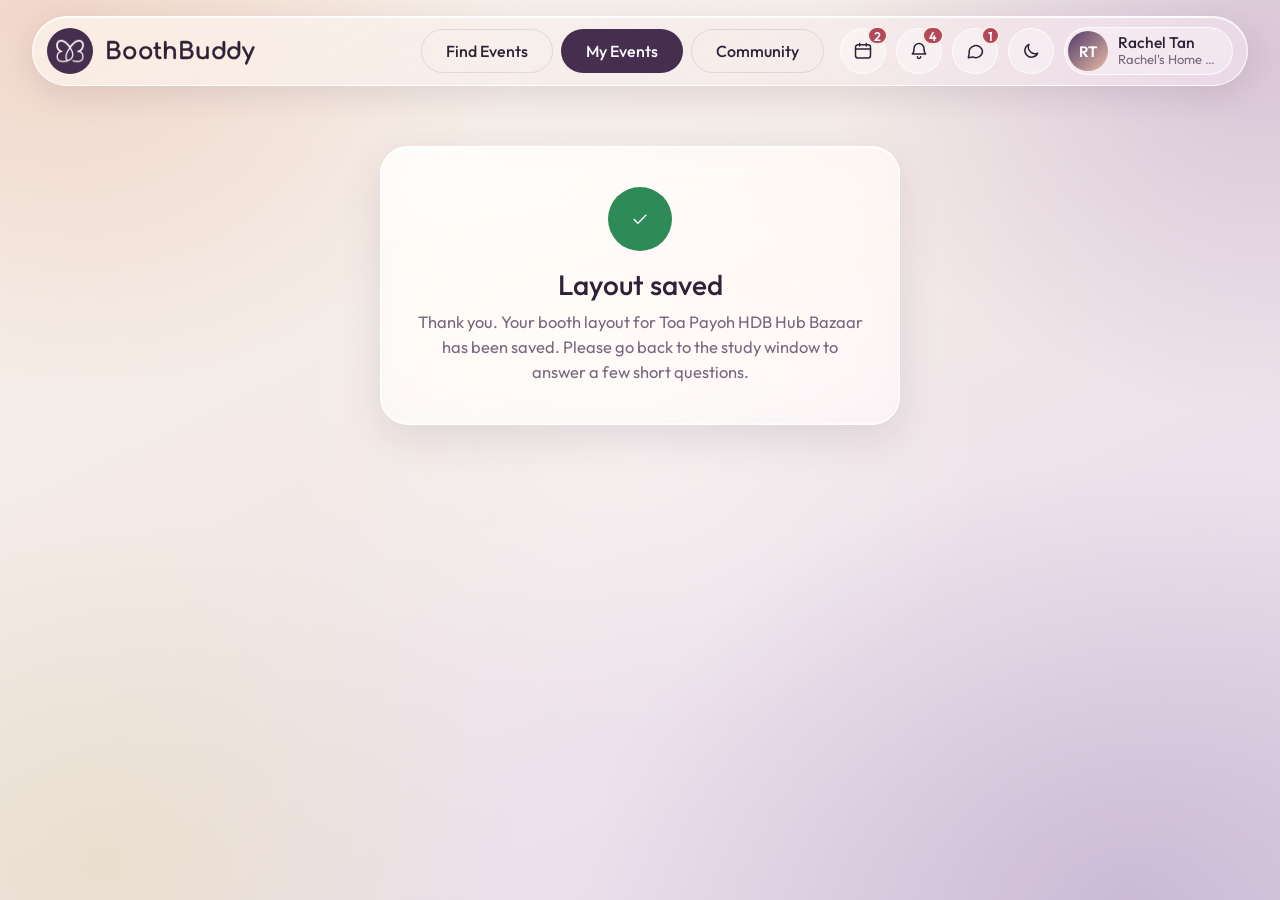
==== layout-saved.html @ 560db0d7 "Added boothbuddy" ====
<!DOCTYPE html>
<html lang="en" data-theme="light">
<head>
  <meta charset="UTF-8">
  <meta name="viewport" content="width=device-width, initial-scale=1">
  <title>Layout saved | BoothBuddy</title>
  <link rel="preconnect" href="https://fonts.googleapis.com">
  <link rel="preconnect" href="https://fonts.gstatic.com" crossorigin>
  <link href="https://fonts.googleapis.com/css2?family=Outfit:wght@300;400;500;600&display=swap" rel="stylesheet">
  <link rel="icon" type="image/png" href="images/favicon.png">
  <link rel="stylesheet" href="css/styles.css">
  <link rel="stylesheet" href="css/common.css">
  <style>
    /* end screen for the A/B test task: the result stays in the address bar for Loop11, not on screen */
    .saved { max-width: 520px; margin: 60px auto; padding: 40px 36px; text-align: center; }
    .saved .tick { width: 64px; height: 64px; margin: 0 auto 16px; border-radius: 50%; display: grid; place-items: center; background: var(--good); color: #fff; }
    .saved h1 { font-size: 28px; font-weight: 500; margin: 0 0 8px; }
    .saved p { color: var(--muted); font-size: 16.5px; line-height: 1.5; margin: 0; }
  </style>
</head>
<body>
  <div id="app-nav" data-active="my-events" data-rail="false"></div>
  <main class="page" id="root">
    <section class="panel glass saved">
      <div class="tick"><svg class="icon" width="30" height="30" viewBox="0 0 24 24" fill="none" stroke="currentColor" stroke-width="2.4" stroke-linecap="round" stroke-linejoin="round"><path d="M5 12.5l4.5 4.5L19 7.5"/></svg></div>
      <h1>Layout saved</h1>
      <p>Thank you. Your booth layout for Toa Payoh HDB Hub Bazaar has been saved. Please go back to the study window to answer a few short questions.</p>
    </section>
  </main>
  <script src="js/data.js"></script>
  <script src="js/data-more.js"></script>
  <script src="js/app.js"></script>
</body>
</html>
---- css/styles.css ----
/* =========================================================
   BoothBuddy shared styles
   Liquid glass design, light and dark mode.
   Change the accent colours in the :root block below.
   ========================================================= */

:root {
  /* Muse palette: cream #E9DDC5, peach #E9BAA5, lavender #C3A7CB, purple #503A6B, plum #462E4E */
  --cream: #E9DDC5;
  --peach: #E9BAA5;
  --lavender: #C3A7CB;
  --purple: #503A6B;
  --plum: #462E4E;

  --accent: #503A6B;
  --accent-2: #E9BAA5;
  --alert: #B4475B;
  --lime: #5BD98A;
  --brown: #462E4E;

  --ev-1: #14A39A;
  --ev-2: #7B61E0;
  --ev-3: #E0568A;
  --ev-4: #4F9BD9;
  --ev-5: #7A9A2E;
  --ev-6: #B07B4F;

  --good: #2E8A57;
  --bad: #C24350;

  --radius-lg: 28px;
  --radius-md: 20px;
  --radius-sm: 14px;
  --font: "Outfit", system-ui, -apple-system, "Segoe UI", sans-serif;
}

/* ---------- Light theme ---------- */
:root,
:root[data-theme="light"] {
  --bg-1: #F4EEE3;
  --bg-2: #E9DDC5;
  --ink: #2F2236;
  --muted: #76687C;
  --glass: rgba(255, 255, 255, 0.16);
  --glass-strong: rgba(255, 255, 255, 0.34);
  --pop-bg: #FBF8F2;
  --glass-border: rgba(255, 255, 255, 0.75);
  --line: rgba(70, 46, 78, 0.12);
  --chip-bg: rgba(70, 46, 78, 0.07);
  --shadow: 0 10px 40px rgba(70, 46, 78, 0.14);
  --pill-active-bg: #462E4E;
  --pill-active-ink: #FFFFFF;
  --blob-1: rgba(233, 186, 165, 0.4);
  --blob-2: rgba(195, 167, 203, 0.4);
  --blob-3: rgba(80, 58, 107, 0.22);
}

/* ---------- Dark theme ---------- */
:root[data-theme="dark"] {
  --accent: #9A7DBA;
  --accent-2: #E9BAA5;
  --bg-1: #1C1520;
  --bg-2: #2A1F30;
  --ink: #F5EEF4;
  --muted: #B4A7B9;
  --glass: rgba(255, 255, 255, 0.07);
  --glass-strong: rgba(255, 255, 255, 0.13);
  --pop-bg: #2A2030;
  --glass-border: rgba(255, 255, 255, 0.14);
  --line: rgba(255, 255, 255, 0.1);
  --chip-bg: rgba(255, 255, 255, 0.09);
  --shadow: 0 14px 44px rgba(0, 0, 0, 0.5);
  --pill-active-bg: #E9DDC5;
  --pill-active-ink: #2F2236;
  --blob-1: rgba(233, 186, 165, 0.14);
  --blob-2: rgba(195, 167, 203, 0.22);
  --blob-3: rgba(80, 58, 107, 0.5);
}

/* ---------- Base ---------- */
* { box-sizing: border-box; }

html { color-scheme: light dark; }

body {
  margin: 0;
  min-height: 100vh;
  font-family: var(--font);
  font-weight: 400;
  color: var(--ink);
  background: var(--bg-2);
  -webkit-font-smoothing: antialiased;
}

/* soft blurred colour blobs behind everything */
body::before {
  content: "";
  position: fixed;
  inset: 0;
  z-index: -1;
  background:
    radial-gradient(520px 420px at 12% 18%, var(--blob-1), transparent 70%),
    radial-gradient(620px 520px at 88% 14%, var(--blob-2), transparent 70%),
    radial-gradient(700px 560px at 70% 92%, var(--blob-3), transparent 70%),
    linear-gradient(160deg, var(--bg-1), var(--bg-2));
  pointer-events: none;
  /* the page background is one fixed layer of its own, so scrolling never has to repaint it */
  transform: translateZ(0);
  will-change: transform;
}

button { font-family: inherit; color: inherit; cursor: pointer; }
a { color: inherit; text-decoration: none; }
h1, h2, h3, p { margin: 0; }

.icon {
  width: 20px;
  height: 20px;
  fill: none;
  stroke: currentColor;
  stroke-width: 1.8;
  stroke-linecap: round;
  stroke-linejoin: round;
  flex-shrink: 0;
}

.page {
  max-width: 1440px;
  margin: 0 auto;
  padding: 0 32px 120px;
}

/* ---------- Glass surface ---------- */
.glass {
  background: var(--glass);
  -webkit-backdrop-filter: blur(26px) saturate(160%);
  backdrop-filter: blur(26px) saturate(160%);
  border: 1px solid var(--glass-border);
  border-radius: var(--radius-lg);
  box-shadow: var(--shadow), inset 0 1px 0 rgba(255, 255, 255, 0.35);
}

/* ---------- Buttons ---------- */
.icon-btn {
  position: relative;
  width: 46px;
  height: 46px;
  display: inline-grid;
  place-items: center;
  border-radius: 50%;
  border: 1px solid var(--glass-border);
  background: var(--glass-strong);
  transition: transform 0.15s ease, background 0.15s ease;
}
.icon-btn:hover { transform: translateY(-1px); }
.icon-btn.is-active { background: var(--pill-active-bg); color: var(--pill-active-ink); }

.badge-dot {
  position: absolute;
  top: 8px;
  right: 9px;
  min-width: 10px;
  height: 10px;
  border-radius: 10px;
  background: var(--alert);
  border: 2px solid var(--bg-1);
}
.badge-count {
  position: absolute;
  top: -3px;
  right: -3px;
  min-width: 19px;
  height: 19px;
  padding: 0 5px;
  border-radius: 10px;
  background: var(--alert);
  color: #fff;
  font-size: 12.5px;
  font-weight: 600;
  display: grid;
  place-items: center;
  border: 2px solid var(--bg-1);
}
.badge-dot.is-grey { background: var(--muted); }
.badge-dot.is-low { top: auto; bottom: 9px; width: 9px; min-width: 9px; height: 9px; }

.btn {
  display: inline-flex;
  align-items: center;
  justify-content: center;
  gap: 8px;
  height: 44px;
  padding: 0 22px;
  border-radius: 999px;
  border: 1px solid var(--glass-border);
  background: var(--glass-strong);
  font-size: 16px;
  font-weight: 500;
  transition: transform 0.15s ease, box-shadow 0.15s ease;
}
.btn:hover { transform: translateY(-1px); }
.btn-primary {
  background: var(--accent);
  border-color: transparent;
  color: #fff;
  box-shadow: 0 8px 22px rgba(80, 58, 107, 0.35);
}
.btn-dark {
  background: var(--pill-active-bg);
  color: var(--pill-active-ink);
  border-color: transparent;
}
.btn-small { height: 36px; padding: 0 16px; font-size: 15px; }

/* ---------- Chips ---------- */
.chip {
  display: inline-flex;
  align-items: center;
  gap: 6px;
  height: 26px;
  padding: 0 11px;
  border-radius: 999px;
  background: var(--chip-bg);
  font-size: 13.5px;
  font-weight: 500;
  white-space: nowrap;
}
.chip-warm { background: rgba(80, 58, 107, 0.14); color: var(--accent); }
.chip-gold { background: rgba(233, 186, 165, 0.2); color: #8A4E3C; }
:root[data-theme="dark"] .chip-gold { color: var(--accent-2); }
.chip-good { background: rgba(31, 156, 70, 0.15); color: var(--good); }
.chip-bad { background: rgba(217, 63, 63, 0.14); color: var(--bad); }
:root[data-theme="dark"] .chip-bad { color: #FF7B7B; }
:root[data-theme="dark"] .chip-good { color: #5BD98A; }

.event-dot {
  width: 9px;
  height: 9px;
  border-radius: 50%;
  display: inline-block;
  background: var(--muted);
}

/* ---------- Navbar ---------- */
.navbar {
  position: sticky;
  top: 16px;
  z-index: 50;
  margin: 16px 32px 28px;
  max-width: 1376px;
  margin-left: auto;
  margin-right: auto;
  display: grid;
  grid-template-columns: 1fr auto 1fr;
  align-items: center;
  gap: 16px;
  padding: 10px 14px;
  border-radius: 999px;
  width: calc(100% - 64px);
}

.nav-left { display: flex; align-items: center; gap: 12px; }
.nav-logo {
  width: 46px;
  height: 46px;
  border-radius: 50%;
  background: var(--pill-active-bg);
  color: var(--pill-active-ink);
  display: grid;
  place-items: center;
  font-weight: 600;
  font-size: 19px;
}
.nav-brand { font-size: 22px; font-weight: 500; letter-spacing: -0.3px; }

.nav-tabs { display: flex; gap: 8px; }
.nav-tab {
  height: 44px;
  padding: 0 24px;
  border-radius: 999px;
  display: inline-flex;
  align-items: center;
  font-size: 16px;
  font-weight: 500;
  border: 1px solid var(--line);
  background: transparent;
  transition: background 0.15s ease;
}
.nav-tab:hover { background: var(--chip-bg); }
.nav-tab.is-active {
  background: var(--pill-active-bg);
  color: var(--pill-active-ink);
  border-color: transparent;
}

.nav-right { display: flex; align-items: center; justify-content: flex-end; gap: 10px; }

.profile-btn {
  display: flex;
  align-items: center;
  gap: 10px;
  padding: 3px 14px 3px 3px;
  border-radius: 999px;
  border: 1px solid var(--glass-border);
  background: var(--glass-strong);
}
.avatar {
  width: 40px;
  height: 40px;
  border-radius: 50%;
  display: grid;
  place-items: center;
  font-weight: 600;
  font-size: 15px;
  color: #fff;
  background: linear-gradient(135deg, var(--accent), var(--accent-2));
  flex-shrink: 0;
}
.profile-text { text-align: left; line-height: 1.15; }
.profile-name { font-size: 15.5px; font-weight: 500; }
.profile-role { font-size: 13px; color: var(--muted); }

/* ---------- Popovers (shared) ---------- */
.nav-item { position: relative; }

.popover {
  position: absolute;
  top: calc(100% + 14px);
  right: 0;
  z-index: 60;
  width: 380px;
  max-height: calc(100vh - 120px);
  overflow-y: auto;
  padding: 20px;
  border-radius: 26px;
  background: var(--pop-bg);
  -webkit-backdrop-filter: blur(34px) saturate(170%);
  backdrop-filter: blur(34px) saturate(170%);
  border: 1px solid var(--glass-border);
  box-shadow: var(--shadow);
  opacity: 0;
  visibility: hidden;
  transform: translateY(-8px) scale(0.98);
  transform-origin: top right;
  transition: opacity 0.16s ease, transform 0.16s ease, visibility 0.16s;
}
.popover.is-open { opacity: 1; visibility: visible; transform: none; }

.pop-head {
  display: flex;
  align-items: center;
  justify-content: space-between;
  margin-bottom: 14px;
}
.pop-title { font-size: 22px; font-weight: 500; letter-spacing: -0.3px; }
.pop-link {
  background: none;
  border: none;
  padding: 0;
  font-size: 14px;
  text-decoration: underline;
  color: var(--muted);
}

.tabs { display: flex; gap: 20px; border-bottom: 1px solid var(--line); margin-bottom: 8px; }
.tab-btn {
  background: none;
  border: none;
  padding: 0 0 10px;
  font-size: 16px;
  color: var(--muted);
  border-bottom: 2px solid transparent;
  margin-bottom: -1px;
  display: flex;
  align-items: center;
  gap: 7px;
}
.tab-btn.is-active { color: var(--ink); border-bottom-color: var(--ink); font-weight: 500; }
.tab-count {
  font-size: 13px;
  padding: 1px 7px;
  border-radius: 10px;
  background: var(--chip-bg);
}
.tab-btn.is-active .tab-count { background: var(--pill-active-bg); color: var(--pill-active-ink); }

.notice-list { max-height: 360px; overflow: auto; }
.notice {
  display: flex;
  gap: 12px;
  padding: 13px 4px;
  border-bottom: 1px solid var(--line);
}
.notice:last-child { border-bottom: none; }
.notice.is-unread { background: rgba(233, 186, 165, 0.1); margin: 0 -8px; padding: 13px 12px; border-radius: 14px; border-bottom-color: transparent; }
.notice-icon {
  width: 38px;
  height: 38px;
  border-radius: 50%;
  display: grid;
  place-items: center;
  background: var(--chip-bg);
  flex-shrink: 0;
  font-size: 14px;
  font-weight: 600;
}
.notice-body { flex: 1; min-width: 0; }
.notice-text { font-size: 15.5px; line-height: 1.35; }
.notice-meta { margin-top: 5px; display: flex; align-items: center; gap: 8px; font-size: 13.5px; color: var(--muted); flex-wrap: wrap; }
.notice-actions { margin-top: 9px; display: flex; gap: 8px; }

/* Calendar popover */
.popover-cal { width: 400px; }
.cal-nav { display: flex; align-items: center; gap: 6px; }
.cal-nav .icon-btn { width: 34px; height: 34px; }
.cal-grid { display: grid; grid-template-columns: repeat(7, 1fr); gap: 4px; margin-top: 6px; }
.cal-dow { font-size: 13px; color: var(--muted); text-align: center; padding: 6px 0; }
.cal-day {
  position: relative;
  aspect-ratio: 1;
  border-radius: 14px;
  border: none;
  background: transparent;
  font-size: 15px;
  display: flex;
  flex-direction: column;
  align-items: center;
  justify-content: center;
  gap: 3px;
}
.cal-day:hover { background: var(--chip-bg); }
.cal-day.is-muted { color: var(--muted); opacity: 0.45; }
.cal-day.is-today { outline: 1.5px solid var(--accent); }
.cal-day.is-selected { background: var(--pill-active-bg); color: var(--pill-active-ink); }
.cal-dots { display: flex; gap: 3px; height: 6px; }
.cal-dots span { width: 5px; height: 5px; border-radius: 50%; }

.cal-tip {
  position: absolute;
  bottom: calc(100% + 8px);
  left: 50%;
  transform: translateX(-50%);
  width: 210px;
  padding: 10px 12px;
  border-radius: 14px;
  background: var(--pill-active-bg);
  color: var(--pill-active-ink);
  font-size: 13.5px;
  text-align: left;
  line-height: 1.35;
  z-index: 5;
  pointer-events: none;
  display: none;
}
.cal-day:hover .cal-tip { display: block; }
.cal-tip b { font-weight: 500; display: block; }
.cal-tip small { opacity: 0.7; }
.cal-col-first .cal-tip { left: 0; transform: none; }
.cal-col-last .cal-tip { left: auto; right: 0; transform: none; }

.cal-list { margin-top: 12px; border-top: 1px solid var(--line); padding-top: 10px; max-height: 190px; overflow: auto; }
.cal-item {
  display: flex;
  align-items: center;
  gap: 10px;
  padding: 8px 0;
  font-size: 15px;
}
.cal-item a { text-decoration: underline; text-underline-offset: 3px; }
.cal-item small { display: block; color: var(--muted); font-size: 13px; }
.cal-empty { color: var(--muted); font-size: 15px; padding: 8px 0; }

.cal-foot { display: flex; align-items: center; justify-content: space-between; gap: 10px; margin-top: 12px; padding-top: 12px; border-top: 1px solid var(--line); flex-wrap: wrap; }
.switch { display: flex; align-items: center; gap: 8px; font-size: 14px; color: var(--muted); }
.switch input { display: none; }
.switch-track {
  width: 36px;
  height: 21px;
  border-radius: 999px;
  background: var(--chip-bg);
  position: relative;
  border: 1px solid var(--line);
  transition: background 0.15s;
}
.switch-track::after {
  content: "";
  position: absolute;
  top: 2px;
  left: 2px;
  width: 15px;
  height: 15px;
  border-radius: 50%;
  background: var(--ink);
  transition: transform 0.15s;
}
.switch input:checked + .switch-track { background: var(--accent); border-color: transparent; }
.switch input:checked + .switch-track::after { transform: translateX(15px); background: #fff; }

.mini-form { display: none; margin-top: 12px; border-top: 1px solid var(--line); padding-top: 12px; }
.mini-form.is-open { display: block; }
.field { display: block; margin-bottom: 10px; }
.field span { display: block; font-size: 13px; color: var(--muted); margin-bottom: 4px; }
.input,
.select {
  width: 100%;
  height: 40px;
  padding: 0 14px;
  border-radius: 999px;
  border: 1px solid var(--line);
  background: var(--glass-strong);
  color: var(--ink);
  font-family: inherit;
  font-size: 15px;
}
.input:focus, .select:focus { outline: 2px solid var(--accent); outline-offset: 1px; }
.row-2 { display: grid; grid-template-columns: 1fr 1fr; gap: 10px; }

/* Messages + profile */
.popover-msg { width: 360px; }
.convo { display: flex; gap: 12px; padding: 12px 8px; border: none; border-bottom: 1px solid var(--line); align-items: center; width: 100%; background: transparent; border-radius: 0; color: inherit; font: inherit; cursor: pointer; }
.popover .convo:hover { background-color: var(--chip-bg); border-radius: 14px; }
.convo:last-of-type { border-bottom: none; }
.convo-name { display: flex; font-size: 16px; font-weight: 500; display: flex; justify-content: space-between; gap: 8px; }
.convo-name small { color: var(--muted); font-weight: 400; font-size: 13px; }
.convo-last { display: block; font-size: 14.5px; color: var(--muted); white-space: nowrap; overflow: hidden; text-overflow: ellipsis; max-width: 240px; }
.convo-unread { width: 9px; height: 9px; border-radius: 50%; background: var(--accent); flex-shrink: 0; }
.note { font-size: 13px; color: var(--muted); text-align: center; margin-top: 10px; }

.popover-profile { width: 320px; }
.profile-top { display: flex; align-items: center; gap: 14px; margin-bottom: 14px; }
.profile-top .avatar { width: 54px; height: 54px; font-size: 18px; }
.badge-line { display: flex; align-items: center; gap: 8px; margin-top: 4px; }
.follow-stats { display: flex; gap: 8px; margin-bottom: 14px; }
.follow-stats div { flex: 1; text-align: center; padding: 10px 6px; border-radius: 16px; background: var(--chip-bg); }
.follow-stats b { display: block; font-size: 19px; font-weight: 500; }
.follow-stats small { color: var(--muted); font-size: 13px; }
.badge-row { display: flex; gap: 10px; margin-bottom: 14px; }
.badge-medal {
  width: 46px;
  height: 46px;
  border-radius: 50%;
  display: grid;
  place-items: center;
  color: #fff;
  position: relative;
}
.badge-medal.bronze { background: linear-gradient(135deg, #E9BAA5, #8F5A2B); }
.badge-medal.silver { background: linear-gradient(135deg, #CBD2D9, #8C96A0); }
.badge-medal.gold { background: linear-gradient(135deg, #FFD34D, #D49A00); }
.badge-medal.locked { background: var(--chip-bg); color: var(--muted); }
.menu-link {
  width: 100%;
  display: flex;
  align-items: center;
  gap: 10px;
  padding: 11px 12px;
  border-radius: 14px;
  background: none;
  border: none;
  font-size: 16px;
  text-align: left;
}
.menu-link:hover { background: var(--chip-bg); }

/* ---------- Toast ---------- */
.toast {
  position: fixed;
  left: 50%;
  bottom: 110px;
  transform: translate(-50%, 20px);
  z-index: 100;
  padding: 12px 20px;
  border-radius: 999px;
  background: var(--pill-active-bg);
  color: var(--pill-active-ink);
  font-size: 15px;
  opacity: 0;
  transition: opacity 0.2s, transform 0.2s;
  pointer-events: none;
}
.toast.is-show { opacity: 1; transform: translate(-50%, 0); }

/* ---------- Stub pages ---------- */
.stub { max-width: 640px; margin: 80px auto; padding: 48px; text-align: center; }
.stub h1 { font-size: 40px; font-weight: 400; margin-bottom: 12px; }
.stub p { color: var(--muted); font-size: 17px; }

@media (max-width: 1100px) {
  .navbar { grid-template-columns: 1fr auto; border-radius: 32px; }
  .nav-tabs { grid-column: 1 / -1; grid-row: 2; justify-content: center; flex-wrap: wrap; }
  .profile-text { display: none; }
}

/* ---------- Deadline form header ---------- */
.form-head { display: flex; align-items: center; justify-content: space-between; margin-bottom: 8px; font-size: 16px; }
.form-head .icon-btn { width: 32px; height: 32px; }

/* ---------- Tier progress (profile) ---------- */
.tier-card { display: flex; align-items: center; gap: 16px; padding: 14px; margin-bottom: 14px; border-radius: 22px; background: var(--chip-bg); }
.tier-ring { position: relative; width: 96px; height: 96px; flex-shrink: 0; }
.tier-ring svg { width: 100%; height: 100%; }
.tier-ring circle { fill: none; stroke-width: 9; stroke-linecap: round; }
.ring-bg { stroke: var(--line); }
.ring-fg { stroke: var(--accent); }
.tier-center { position: absolute; inset: 0; display: flex; flex-direction: column; align-items: center; justify-content: center; line-height: 1.1; }
.tier-center small { font-size: 12.5px; color: var(--muted); }
.tier-center b { font-size: 18px; font-weight: 500; }
.tier-info { flex: 1; min-width: 0; }
.tier-pct { font-size: 34px; font-weight: 300; letter-spacing: -1px; line-height: 1; }
.tier-text { font-size: 14px; color: var(--muted); margin: 4px 0 8px; }
.tier-text b { color: var(--ink); font-weight: 500; }
.tier-bar { height: 7px; border-radius: 7px; background: var(--line); overflow: hidden; }
.tier-bar i { display: block; height: 100%; border-radius: 7px; background: linear-gradient(90deg, var(--accent-2), var(--accent)); }
.tier-pts { font-size: 13px; color: var(--muted); margin-top: 6px; }

/* ---------- Light mode background ---------- */
/* smooth like dark mode: a soft cream to lilac wash with blurred glows in the Muse colours,
   so the purple buttons and the white glass cards sit on matching tones */
:root:not([data-theme="dark"]) body { background: #ECE1EC; }
:root:not([data-theme="dark"]) body::before {
  background:
    radial-gradient(58vw 48vw at 4% 2%, rgba(233, 186, 165, 0.5), transparent 62%),
    radial-gradient(52vw 44vw at 98% 6%, rgba(195, 167, 203, 0.55), transparent 64%),
    radial-gradient(64vw 52vw at 88% 100%, rgba(142, 115, 166, 0.3), transparent 66%),
    radial-gradient(48vw 40vw at 8% 96%, rgba(233, 221, 197, 0.75), transparent 68%),
    radial-gradient(40vw 32vw at 50% 50%, rgba(255, 255, 255, 0.35), transparent 70%),
    linear-gradient(155deg, #F8F3EC 0%, #F3EAE6 42%, #ECE1EC 72%, #E4D7E8 100%);
}

/* light mode: clearer liquid glass, a bright sheen on the top edge and the artwork showing through */
:root:not([data-theme="dark"]) .glass {
  background: linear-gradient(135deg, rgba(255, 255, 255, 0.3), rgba(255, 255, 255, 0.06) 60%, rgba(255, 255, 255, 0.16));
  -webkit-backdrop-filter: blur(22px) saturate(190%);
  backdrop-filter: blur(22px) saturate(190%);
  box-shadow: 0 12px 40px rgba(70, 46, 78, 0.14), inset 0 1.5px 0 rgba(255, 255, 255, 0.85), inset 0 -1px 0 rgba(255, 255, 255, 0.25);
}
:root:not([data-theme="dark"]) .navbar {
  background: linear-gradient(135deg, rgba(255, 255, 255, 0.32), rgba(255, 255, 255, 0.08));
}

/* popovers: solid enough to read, slim scrollbar */
.popover { scrollbar-width: thin; scrollbar-color: var(--line) transparent; }
.popover::-webkit-scrollbar { width: 6px; }
.popover::-webkit-scrollbar-thumb { background: var(--line); border-radius: 6px; }
.popover { -webkit-backdrop-filter: none; backdrop-filter: none; }

/* phones */
@media (max-width: 700px) {
  .navbar { width: calc(100% - 24px); margin: 12px auto 18px; padding: 8px 10px; gap: 8px; grid-template-columns: auto 1fr; }
  .nav-brand { display: none; }
  .nav-right { gap: 6px; justify-content: flex-end; min-width: 0; }
  .icon-btn { width: 38px; height: 38px; }
  .profile-btn { padding: 3px; }
  .page { padding: 0 14px 120px; }
  .page-title { font-size: 34px; }
  .popover, .popover-cal, .popover-msg, .popover-profile { position: fixed; left: 12px; right: 12px; top: 76px; width: auto; }
}
@media (max-width: 700px) { .nav-tabs { gap: 4px; } .nav-tab { padding: 0 12px; height: 38px; font-size: 15px; } }


/* =========================================================
   Light mode card system
   Transparent glass: navbar, search, toolbar, hero, rail, floating chrome.
   Frosted white: every card that holds content you read or act on.
   ========================================================= */
:root:not([data-theme="dark"]) .event-card,
:root:not([data-theme="dark"]) .panel,
:root:not([data-theme="dark"]) .hero,
:root:not([data-theme="dark"]) .cmp-col,
:root:not([data-theme="dark"]) .sum-card,
:root:not([data-theme="dark"]) .next-card,
:root:not([data-theme="dark"]) .post,
:root:not([data-theme="dark"]) .compose,
:root:not([data-theme="dark"]) .stage-card,
:root:not([data-theme="dark"]) .map-card,
:root:not([data-theme="dark"]) .compare-tray,
:root:not([data-theme="dark"]) .cmp-empty,
:root:not([data-theme="dark"]) .stub {
  /* liquid glass: see-through frost, a bright sheen in the top corner and a lit top edge */
  background:
    radial-gradient(120% 70% at 0% 0%, rgba(255, 255, 255, 0.55), rgba(255, 255, 255, 0) 55%),
    linear-gradient(150deg, rgba(255, 255, 255, 0.66), rgba(255, 255, 255, 0.38));
  border-color: rgba(255, 255, 255, 0.85);
  box-shadow: 0 14px 40px rgba(70, 46, 78, 0.12), inset 0 1.5px 0 rgba(255, 255, 255, 0.95), inset 0 -1px 0 rgba(255, 255, 255, 0.4), inset 0 0 0 1px rgba(255, 255, 255, 0.22);
  -webkit-backdrop-filter: blur(30px) saturate(185%) brightness(1.04);
  backdrop-filter: blur(30px) saturate(185%) brightness(1.04);
}
/* nested blocks inside white cards read as soft warm grey instead of more glass */
:root:not([data-theme="dark"]) .floor,
:root:not([data-theme="dark"]) .tier-card,
:root:not([data-theme="dark"]) .mini-plan,
:root:not([data-theme="dark"]) .bulk,
:root:not([data-theme="dark"]) .rv { background: rgba(70, 46, 78, 0.06); }
/* the best-value column keeps its warm tint */
:root:not([data-theme="dark"]) .cmp-col.glass.is-best { background: linear-gradient(180deg, rgba(233, 186, 165, 0.85), rgba(255, 255, 255, 0.75) 60%); }

/* ---------- Sticky navbar: the wrapper sticks, not the bar ---------- */
#app-nav { position: sticky; top: 0; z-index: 60; pointer-events: none; }
#app-nav .navbar { position: relative; top: 0; pointer-events: auto; }

/* ---------- Liquid hover on every control ---------- */
button, .btn, .nav-tab, .rail-link, .link-btn, .menu-link {
  --mx: 50%; --my: 50%;
  transition: transform 0.35s cubic-bezier(.34,1.56,.64,1), background-color 0.2s ease, box-shadow 0.25s ease, border-radius 0.35s ease;
}
button:hover:not(:disabled):not(.round-check):not(.cal-day),
.btn:hover, .nav-tab:hover:not(.is-active), .rail-link:hover, .menu-link:hover {
  background-image: radial-gradient(circle 70px at var(--mx) var(--my), rgba(255,255,255,0.75), rgba(255,255,255,0) 70%);
  box-shadow: inset 0 1px 1px rgba(255,255,255,0.9);
}
.nav-tab:hover, .icon-btn:hover, .btn:hover, .abtn:hover, .glass-btn:hover {
  transform: translateY(-2px);
}
.nav-tab.is-active:hover, .btn-primary:hover, .btn-dark:hover { background-image: radial-gradient(circle 70px at var(--mx) var(--my), rgba(255,255,255,0.35), rgba(255,255,255,0) 70%); }
button:active:not(:disabled), .btn:active, .nav-tab:active { transform: scale(0.96); }
@keyframes liquid {
  0%   { border-radius: 999px; }
  30%  { border-radius: 46% 54% 52% 48% / 58% 44% 56% 42%; }
  60%  { border-radius: 54% 46% 48% 52% / 44% 58% 42% 56%; }
  100% { border-radius: 999px; }
}
.rail-item { transition: transform 0.35s cubic-bezier(.34,1.56,.64,1), background 0.2s ease; }
:root[data-theme="dark"] button:hover:not(:disabled):not(.round-check):not(.cal-day),
:root[data-theme="dark"] .btn:hover, :root[data-theme="dark"] .nav-tab:hover:not(.is-active) {
  background-image: radial-gradient(circle 70px at var(--mx) var(--my), rgba(255,255,255,0.22), rgba(255,255,255,0) 70%);
  box-shadow: inset 0 1px 1px rgba(255,255,255,0.25);
}
@media (prefers-reduced-motion: reduce) { * { animation: none !important; } }

/* ---------- Light mode: fade cards toward clear on the right ---------- */
:root:not([data-theme="dark"]) .next-card {
  background: linear-gradient(90deg, rgba(255,255,255,0.92) 0%, rgba(255,255,255,0.7) 55%, rgba(255,255,255,0.28) 100%);
}
:root:not([data-theme="dark"]) .side .panel {
  background: linear-gradient(135deg, rgba(255,255,255,0.7), rgba(255,255,255,0.3));
}
/* Upcoming deadlines: whiter and calmer than the hero, so the two cards read differently */
:root:not([data-theme="dark"]) .me-cols .panel:last-child {
  background: linear-gradient(180deg, rgba(255,255,255,0.95), rgba(255,255,255,0.82));
}

/* Navbar stays readable over content while sticky */
:root:not([data-theme="dark"]) #app-nav .navbar {
  background: linear-gradient(150deg, rgba(250, 246, 240, 0.97), rgba(247, 240, 232, 0.95));
  -webkit-backdrop-filter: blur(26px) saturate(170%);
  backdrop-filter: blur(26px) saturate(170%);
}
:root[data-theme="dark"] #app-nav .navbar { background: rgba(34, 26, 40, 0.82); }

/* Navbar hover: keep the lift and cursor glow, drop the oval shadow and shape wobble */
.nav-tab:hover, .navbar .icon-btn:hover { animation: none; box-shadow: none; }
.nav-tab:hover:not(.is-active) { background-color: rgba(255,255,255,0.35); border-color: rgba(255,255,255,0.8); }

/* Popovers: plain hover, no liquid effect */
.popover button:hover, .popover .btn:hover, .popover .menu-link:hover, .popover a:hover {
  background-image: none; box-shadow: none; animation: none; transform: none;
}
.popover button, .popover .btn, .popover .menu-link { transition: background-color 0.15s ease; }

/* Navbar: more transparent, floats with a gap when scrolling */
#app-nav { padding-top: 16px; }
#app-nav .navbar { margin-top: 0; }
:root:not([data-theme="dark"]) #app-nav .navbar {
  background: linear-gradient(150deg, rgba(250, 246, 240, 0.55), rgba(240, 228, 236, 0.4));
  -webkit-backdrop-filter: blur(30px) saturate(180%);
  backdrop-filter: blur(30px) saturate(180%);
  border: 1px solid rgba(255,255,255,0.85);
  box-shadow: 0 10px 30px rgba(70, 46, 78, 0.12), inset 0 1px 1px rgba(255,255,255,0.9);
}
:root[data-theme="dark"] #app-nav .navbar { background: rgba(34, 26, 40, 0.6); -webkit-backdrop-filter: blur(30px); backdrop-filter: blur(30px); }
.popover button:hover:not(:disabled):not(.round-check):not(.cal-day), .popover .btn:hover, .popover a:hover {
  background-image: none; box-shadow: none; animation: none; transform: none;
}
:root:not([data-theme="dark"]) #app-nav .navbar {
  background: linear-gradient(150deg, rgba(250, 246, 240, 0.74), rgba(240, 228, 236, 0.6));
}

/* Chat thread inside the Messages popover */
.chat-head { display: flex; align-items: center; gap: 10px; padding-bottom: 12px; border-bottom: 1px solid var(--line); }
.chat-head .avatar { width: 40px; height: 40px; font-size: 15px; }
.chat-back { width: 36px; height: 36px; }
.chat-who { line-height: 1.25; }
.chat-who b { font-weight: 500; font-size: 16.5px; display: block; }
.chat-who small { color: var(--muted); font-size: 13.5px; }
.chat-about { display: flex; align-items: center; gap: 6px; margin-top: 10px; padding: 8px 12px; border-radius: 12px; background: var(--chip-bg); font-size: 13.5px; color: var(--muted); }
.chat-body { display: flex; flex-direction: column; gap: 8px; padding: 14px 2px; max-height: 280px; min-height: 140px; overflow-y: auto; }
.bubble { max-width: 80%; padding: 9px 13px; border-radius: 18px; font-size: 15px; line-height: 1.4; animation: bubbleIn 0.25s ease; }
.bubble.them { align-self: flex-start; background: var(--chip-bg); border-bottom-left-radius: 6px; }
.bubble.me { align-self: flex-end; background: var(--accent); color: #fff; border-bottom-right-radius: 6px; }
.chat-empty { color: var(--muted); font-size: 14.5px; text-align: center; margin: auto 0; }
.chat-send { display: flex; gap: 8px; padding-top: 10px; border-top: 1px solid var(--line); }
.chat-send .input { flex: 1; height: 42px; }
.send-btn { width: 42px; height: 42px; border-radius: 50%; border: none; background: var(--accent); color: #fff; display: grid; place-items: center; padding: 0; flex-shrink: 0; }
@keyframes bubbleIn { from { opacity: 0; transform: translateY(6px); } to { opacity: 1; transform: none; } }

/* No glow blob on dark or active pills: they only lift */
.is-active:hover, .btn-dark:hover, .is-on:hover, .abtn.on:hover, .add-post.is-open:hover, .st-btn.is-on:hover {
  background-image: none !important;
}

/* ---------- Brand: butterfly logo and Comfortaa wordmark (bundled, works offline) ---------- */
@font-face { font-family: "Comfortaa"; font-weight: 600; font-display: swap; src: url("../fonts/comfortaa-latin-600-normal.woff2") format("woff2"); }
@font-face { font-family: "Comfortaa"; font-weight: 700; font-display: swap; src: url("../fonts/comfortaa-latin-700-normal.woff2") format("woff2"); }
.nav-brand { font-family: "Comfortaa", "Outfit", sans-serif; font-weight: 700; letter-spacing: -0.2px; }
.nav-logo { padding: 0; overflow: hidden; }
.nav-logo img { width: 30px; height: 30px; object-fit: contain; }
.nav-logo .logo-dark { display: none; }
:root[data-theme="dark"] .nav-logo .logo-light { display: none; }
:root[data-theme="dark"] .nav-logo .logo-dark { display: block; }
.nav-brand { font-size: 23px; -webkit-text-stroke: 0.4px currentColor; }

/* Muse palette: readable tinted chips in dark mode */
:root[data-theme="dark"] .chip-warm { background: rgba(195, 167, 203, 0.18); color: #E3D2EA; }
:root[data-theme="dark"] .chip-gold, :root[data-theme="dark"] .status-pill.chip-gold { background: rgba(233, 186, 165, 0.18); color: #F0C9B6; }

/* ---------- Categories: F&B, Workshop, Retail ---------- */
.mix-bar .fnb { background: var(--accent); }
.mix-bar .workshop { background: var(--lavender); }
.mix-bar .retail { background: var(--accent-2); }
.mix-legend .lg-fnb { background: var(--accent); }
.mix-legend .lg-workshop { background: var(--lavender); }
.mix-legend .lg-retail { background: var(--accent-2); }

/* dropdown options are always dark text on a light list, in both themes */
select option, select optgroup { color: #2F2236; background: #FFFFFF; }

/* calendar tooltip: never cut off. Left columns open to the right, right columns to the left, top rows open below */
.cal-tip { width: 230px; white-space: normal; box-shadow: 0 10px 28px rgba(47, 34, 54, 0.3); }
.cal-tip b + small { display: block; margin-bottom: 4px; }
.cal-row-top .cal-tip { bottom: auto; top: calc(100% + 8px); }

/* profile: rank ladder and search */
.rank-ladder { display: flex; justify-content: space-between; gap: 6px; margin: -4px 0 14px; padding: 10px 12px; border-radius: 16px; background: var(--chip-bg); font-size: 13.5px; }
.rank-ladder span { display: flex; align-items: center; gap: 6px; color: var(--muted); }
.rank-ladder i { width: 20px; height: 20px; border-radius: 50%; display: grid; place-items: center; font-style: normal; font-size: 12.5px; background: var(--line); }
.rank-ladder .done i { background: var(--good); color: #fff; }
.rank-ladder .now { color: var(--ink); font-weight: 500; }
.rank-ladder .now i { background: var(--accent); color: #fff; }
.pf-search { display: flex; align-items: center; gap: 8px; height: 42px; padding: 0 14px; border-radius: 999px; background: var(--chip-bg); margin: 12px 0 6px; }
.pf-search input { flex: 1; border: none; background: none; outline: none; font: inherit; font-size: 15px; color: var(--ink); }
.pf-hits { display: grid; gap: 2px; margin-bottom: 8px; }
.pf-hit { display: flex; align-items: center; gap: 10px; padding: 8px 10px; border-radius: 12px; font-size: 14.5px; }
.pf-hit:hover { background: var(--chip-bg); }
.pf-hit small { display: block; color: var(--muted); font-size: 13px; }
.pf-ic { width: 28px; height: 28px; border-radius: 50%; background: var(--chip-bg); display: grid; place-items: center; flex-shrink: 0; }
.btn[disabled] { opacity: 0.45; cursor: not-allowed; transform: none; }

/* confirm box (withdraw application) */
.confirm-back { position: fixed; inset: 0; z-index: 200; background: rgba(30, 20, 36, 0.4); -webkit-backdrop-filter: blur(4px); backdrop-filter: blur(4px); display: grid; place-items: center; padding: 16px; animation: fadeIn 0.2s ease; }
.confirm-box { width: min(420px, 100%); padding: 26px; border-radius: 26px; background: var(--pop-bg); box-shadow: 0 30px 80px rgba(30, 20, 36, 0.35); text-align: center; animation: popUp 0.3s cubic-bezier(.2,.8,.2,1); }
.confirm-ic { width: 52px; height: 52px; border-radius: 50%; display: inline-grid; place-items: center; background: rgba(194, 67, 80, 0.12); color: var(--bad); margin-bottom: 10px; }
.confirm-box h3 { font-size: 21px; font-weight: 500; margin-bottom: 8px; }
.confirm-box p { color: var(--muted); font-size: 15.5px; line-height: 1.5; }
.confirm-actions { display: flex; gap: 10px; justify-content: center; margin-top: 20px; }
.btn.danger-fill { background: var(--bad); color: #fff; border-color: transparent; }
.btn.danger { color: var(--bad); border-color: rgba(194, 67, 80, 0.35); }
@keyframes fadeIn { from { opacity: 0; } to { opacity: 1; } }
@keyframes popUp { from { opacity: 0; transform: translateY(12px) scale(0.97); } to { opacity: 1; transform: none; } }
.profile-btn .profile-text { white-space: nowrap; } .profile-btn .profile-role { display: inline-block; max-width: 150px; overflow: hidden; text-overflow: ellipsis; vertical-align: top; } @media (max-width: 1320px) { .profile-btn .profile-role { max-width: 100px; } }
---- css/common.css ----
/* Shared styles for the inner pages */
.back-link { display: inline-flex; align-items: center; gap: 6px; font-size: 16px; color: var(--muted); margin: 4px 0 16px; }
.back-link:hover { color: var(--ink); }
.page-title { font-size: 44px; font-weight: 400; letter-spacing: -1px; line-height: 1.05; }
.page-sub { color: var(--muted); font-size: 17px; margin-top: 6px; }
.section-title { font-size: 20px; font-weight: 500; margin-bottom: 14px; display: flex; align-items: center; justify-content: space-between; gap: 12px; }
.panel { padding: 24px; }
.muted { color: var(--muted); }
.row { display: flex; align-items: center; gap: 10px; }
.spacer { flex: 1; }
.stars .star { color: var(--line); font-size: 16px; }
.stars .star.on { color: var(--accent-2); }
.mix-bar { display: flex; height: 9px; border-radius: 9px; overflow: hidden; background: var(--chip-bg); }
.mix-bar .food { background: var(--accent); }
.mix-bar .craft { background: var(--accent-2); }
.mix-bar.is-missing { background: none; border: 1.5px dashed var(--muted); }
.mix-legend { display: flex; gap: 14px; font-size: 13.5px; margin-top: 6px; }
.mix-legend i { display: inline-block; width: 8px; height: 8px; border-radius: 50%; margin-right: 5px; }
.hide { display: none !important; }
.verified { display: inline-flex; width: 16px; height: 16px; border-radius: 50%; background: var(--accent); color: #fff; align-items: center; justify-content: center; vertical-align: middle; margin-left: 4px; }
.verified .icon { width: 10px; height: 10px; stroke-width: 3; }
textarea.input { height: auto; padding: 12px 16px; border-radius: 20px; resize: vertical; font-family: inherit; font-size: 16px; }
.modal-back { position: fixed; inset: 0; z-index: 90; background: rgba(20, 14, 24, 0.35); display: grid; place-items: center; padding: 20px; }
.modal-back[hidden] { display: none; }
.modal { width: 100%; max-width: 480px; padding: 24px; background: var(--pop-bg); border: 1px solid var(--glass-border); border-radius: 28px; box-shadow: var(--shadow); max-height: 86vh; overflow: auto; }
.pick-row { display: flex; align-items: center; gap: 12px; padding: 12px; border-radius: 16px; width: 100%; background: transparent; border: none; text-align: left; font-size: 16px; }
.pick-row:hover { background: var(--chip-bg); }
.pick-row img { width: 54px; height: 40px; border-radius: 10px; object-fit: cover; }
.status-pill { height: 44px; padding: 0 20px; display: inline-flex; align-items: center; gap: 7px; border-radius: 999px; font-size: 16px; font-weight: 500; }
.status-pill.chip-gold { background: rgba(255, 255, 255, 0.75); color: #8A4E3C; }
:root[data-theme="dark"] .status-pill.chip-gold { background: rgba(233, 186, 165, 0.2); color: var(--accent-2); }
.link-btn { background: none; border: none; font-size: 16px; font-weight: 500; padding: 0 10px; text-decoration: underline; text-underline-offset: 4px; text-decoration-color: var(--line); }
@media (max-width: 700px) { body { overflow-x: hidden; } .post-head { flex-wrap: wrap; } .compose .grid2 { grid-template-columns: 1fr; } }
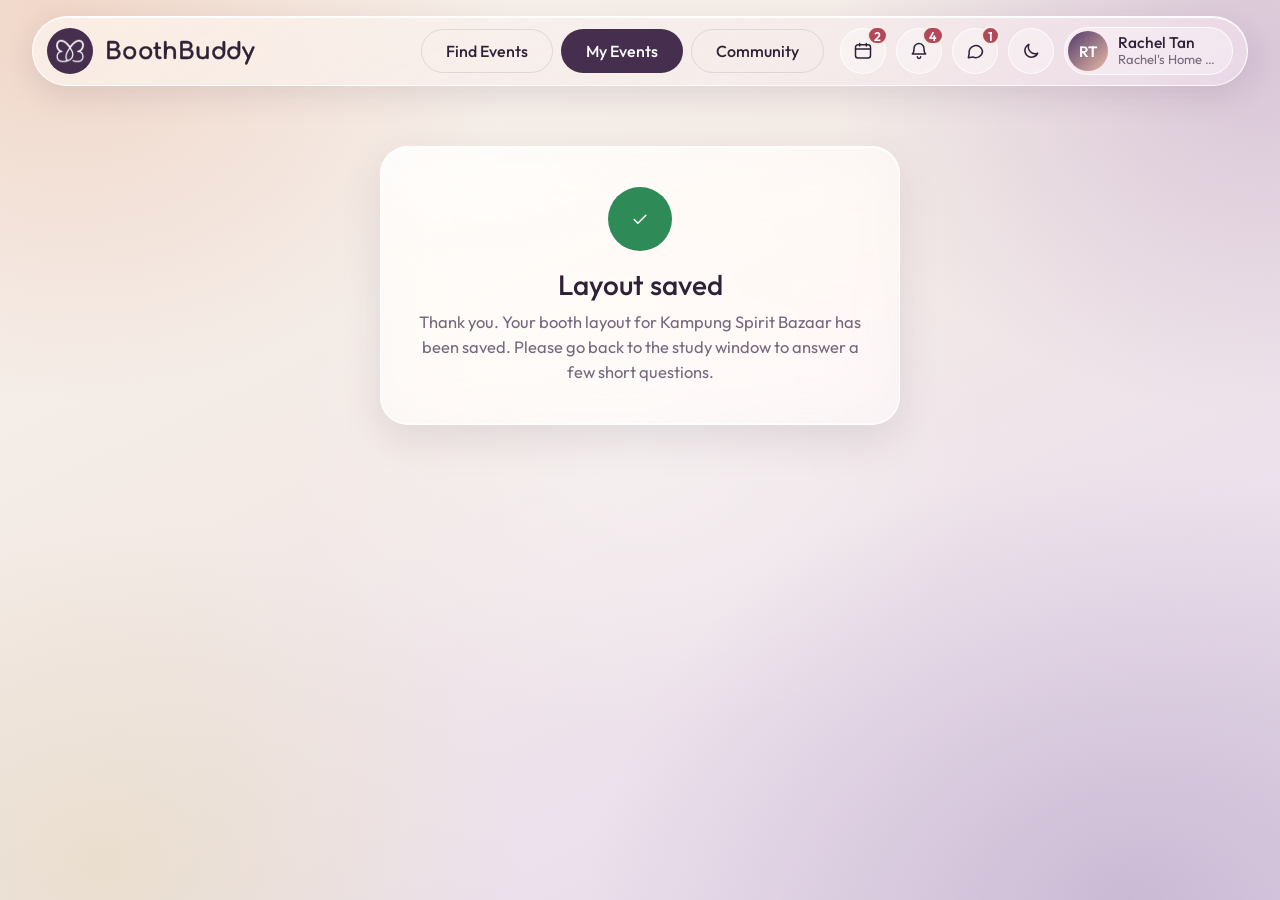
==== commit 87f6b8dd: "updated images" ====
--- a/layout-saved.html
+++ b/layout-saved.html
@@ -1,34 +1,78 @@
-<!DOCTYPE html>
+<!doctype html>
 <html lang="en" data-theme="light">
-<head>
-  <meta charset="UTF-8">
-  <meta name="viewport" content="width=device-width, initial-scale=1">
-  <title>Layout saved | BoothBuddy</title>
-  <link rel="preconnect" href="https://fonts.googleapis.com">
-  <link rel="preconnect" href="https://fonts.gstatic.com" crossorigin>
-  <link href="https://fonts.googleapis.com/css2?family=Outfit:wght@300;400;500;600&display=swap" rel="stylesheet">
-  <link rel="icon" type="image/png" href="images/favicon.png">
-  <link rel="stylesheet" href="css/styles.css">
-  <link rel="stylesheet" href="css/common.css">
-  <style>
-    /* end screen for the A/B test task: the result stays in the address bar for Loop11, not on screen */
-    .saved { max-width: 520px; margin: 60px auto; padding: 40px 36px; text-align: center; }
-    .saved .tick { width: 64px; height: 64px; margin: 0 auto 16px; border-radius: 50%; display: grid; place-items: center; background: var(--good); color: #fff; }
-    .saved h1 { font-size: 28px; font-weight: 500; margin: 0 0 8px; }
-    .saved p { color: var(--muted); font-size: 16.5px; line-height: 1.5; margin: 0; }
-  </style>
-</head>
-<body>
-  <div id="app-nav" data-active="my-events" data-rail="false"></div>
-  <main class="page" id="root">
-    <section class="panel glass saved">
-      <div class="tick"><svg class="icon" width="30" height="30" viewBox="0 0 24 24" fill="none" stroke="currentColor" stroke-width="2.4" stroke-linecap="round" stroke-linejoin="round"><path d="M5 12.5l4.5 4.5L19 7.5"/></svg></div>
-      <h1>Layout saved</h1>
-      <p>Thank you. Your booth layout for Toa Payoh HDB Hub Bazaar has been saved. Please go back to the study window to answer a few short questions.</p>
-    </section>
-  </main>
-  <script src="js/data.js"></script>
-  <script src="js/data-more.js"></script>
-  <script src="js/app.js"></script>
-</body>
+  <head>
+    <meta charset="UTF-8" />
+    <meta name="viewport" content="width=device-width, initial-scale=1" />
+    <title>Layout saved | BoothBuddy</title>
+    <link rel="preconnect" href="https://fonts.googleapis.com" />
+    <link rel="preconnect" href="https://fonts.gstatic.com" crossorigin />
+    <link
+      href="https://fonts.googleapis.com/css2?family=Outfit:wght@300;400;500;600&display=swap"
+      rel="stylesheet"
+    />
+    <link rel="icon" type="image/png" href="images/favicon.png" />
+    <link rel="stylesheet" href="css/styles.css" />
+    <link rel="stylesheet" href="css/common.css" />
+    <style>
+      /* end screen for the A/B test task: the result stays in the address bar for Loop11, not on screen */
+      .saved {
+        max-width: 520px;
+        margin: 60px auto;
+        padding: 40px 36px;
+        text-align: center;
+      }
+      .saved .tick {
+        width: 64px;
+        height: 64px;
+        margin: 0 auto 16px;
+        border-radius: 50%;
+        display: grid;
+        place-items: center;
+        background: var(--good);
+        color: #fff;
+      }
+      .saved h1 {
+        font-size: 28px;
+        font-weight: 500;
+        margin: 0 0 8px;
+      }
+      .saved p {
+        color: var(--muted);
+        font-size: 16.5px;
+        line-height: 1.5;
+        margin: 0;
+      }
+    </style>
+  </head>
+  <body>
+    <div id="app-nav" data-active="my-events" data-rail="false"></div>
+    <main class="page" id="root">
+      <section class="panel glass saved">
+        <div class="tick">
+          <svg
+            class="icon"
+            width="30"
+            height="30"
+            viewBox="0 0 24 24"
+            fill="none"
+            stroke="currentColor"
+            stroke-width="2.4"
+            stroke-linecap="round"
+            stroke-linejoin="round"
+          >
+            <path d="M5 12.5l4.5 4.5L19 7.5" />
+          </svg>
+        </div>
+        <h1>Layout saved</h1>
+        <p>
+          Thank you. Your booth layout for Kampung Spirit Bazaar has been
+          saved. Please go back to the study window to answer a few short
+          questions.
+        </p>
+      </section>
+    </main>
+    <script src="js/data.js"></script>
+    <script src="js/data-more.js"></script>
+    <script src="js/app.js"></script>
+  </body>
 </html>
